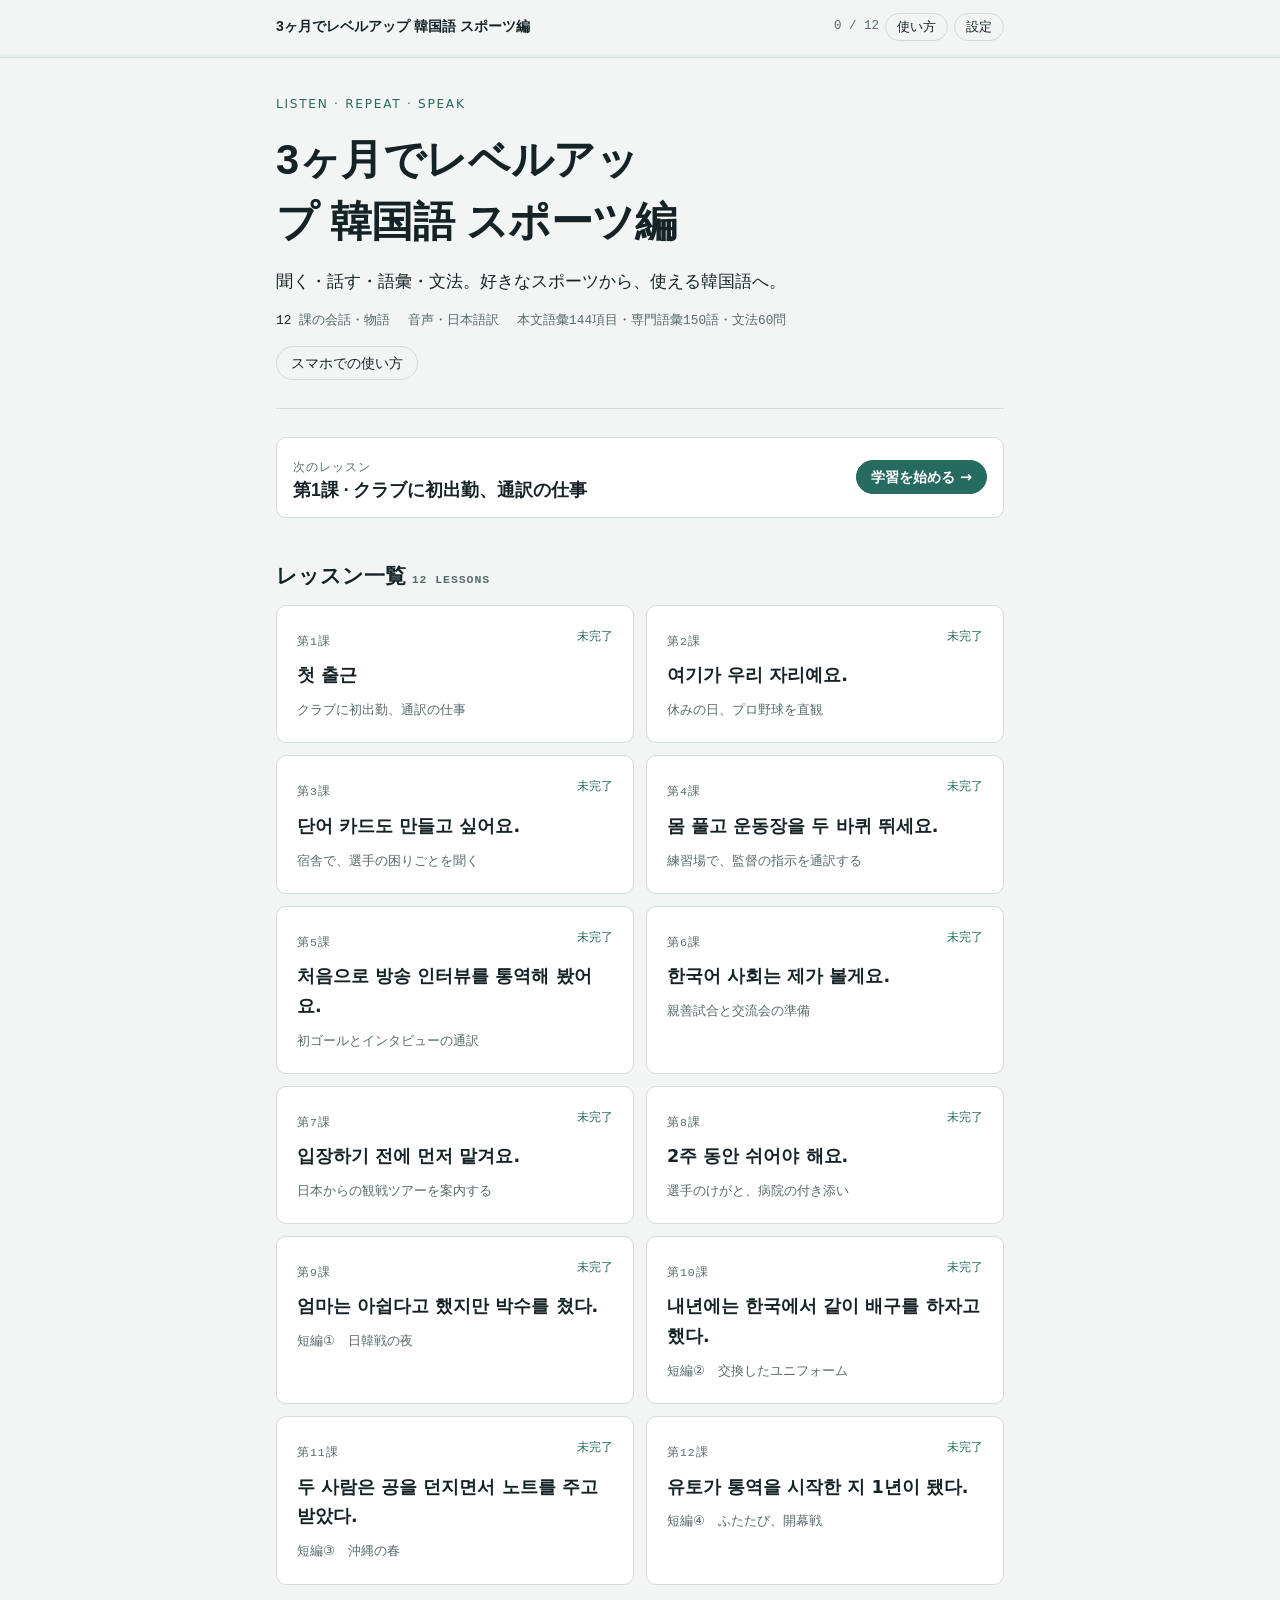
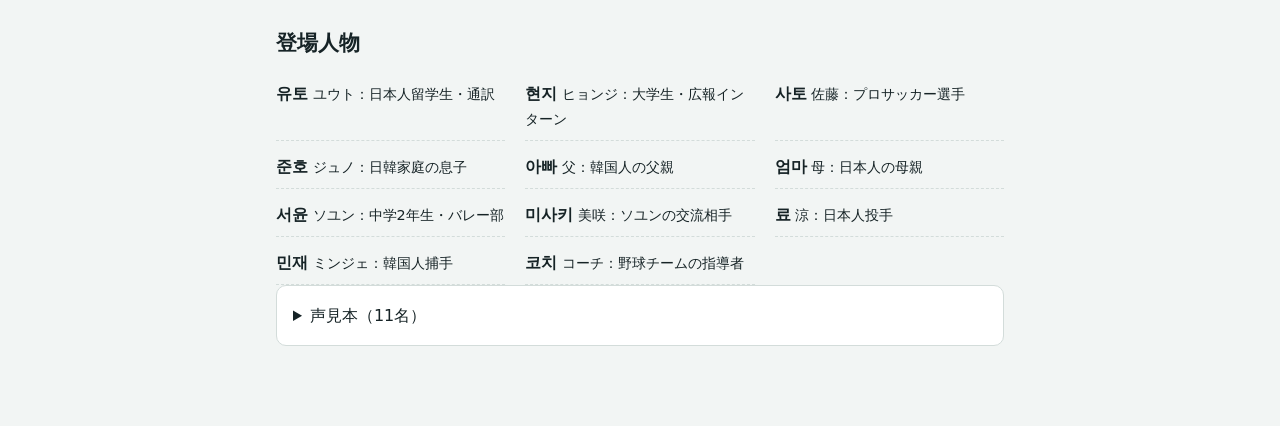
==== index.html @ 6378376e "Publish Korean sports textbook review app with 12 lessons and audio" ====
<!doctype html>
<html lang="ja"><head><meta charset="utf-8"><meta name="viewport" content="width=device-width,initial-scale=1,viewport-fit=cover"><meta name="theme-color" content="#F2F5F4"><meta name="apple-mobile-web-app-capable" content="yes"><meta name="apple-mobile-web-app-title" content="韓国語スポーツ編"><title>3ヶ月でレベルアップ 韓国語 スポーツ編</title><link rel="apple-touch-icon" href="apple-touch-icon.png"><meta name="description" content="教科書の会話を聞いて話す学習アプリ。"><meta name="robots" content="noindex,nofollow"><link rel="manifest" href="manifest.webmanifest"><link rel="icon" href="icon.svg" type="image/svg+xml"><link rel="stylesheet" href="style.css"></head>
<body><header class="bar"><div class="wrap"><a class="brand" href="#home">3ヶ月でレベルアップ 韓国語 スポーツ編</a><nav><span id="progTxt" class="prog-txt">0 / 0</span><a class="btn small ghost" href="#guide">使い方</a><button class="btn small ghost" data-act="settings">設定</button></nav></div><div class="progress"><i id="progBar"></i></div></header>
<main id="app" class="wrap" tabindex="-1"></main>
<dialog id="settings" class="panel"><h2>音声と学習記録</h2><p class="small">収録音声の種類は各課の本文の下に表示します。音声ファイルを再生できない場合は、端末の対象言語の声で読み上げます。</p><div class="field"><label for="setRate">再生速度</label><select id="setRate"></select></div><div class="field"><label for="theme">画面の色</label><select id="theme"><option value="auto">端末に合わせる</option><option value="light">明るい</option><option value="dark">暗い</option></select></div><p class="small">練習チェック・完了した課は、このブラウザに保存されます。</p><div class="panel-actions"><button class="btn" data-act="export">学習記録を書き出す</button><button class="btn danger" data-act="reset">記録をリセット</button><button class="btn primary" data-act="close-settings">閉じる</button></div></dialog>
<div id="toast" class="toast" role="status" hidden></div><script src="config.js"></script><script src="lessons.js"></script><script src="audio-manifest.js"></script><script src="app.js"></script></body></html>
---- style.css ----
:root{
  --ground:#F2F5F4; --surface:#FFFFFF; --sunk:#E7EEEC; --ink:#162326; --muted:#586A6C; --line:#D3DCDA;
  --accent:#256B5F; --accent-ink:#FFFFFF; --accent-soft:#DCECE7;
  --ochre:#9A620F; --ochre-soft:#F4E8D2;
  --good:#1F7446; --good-soft:#DCEFE3; --bad:#AE3727; --bad-soft:#F7E0DB; --hl:#FFF1BD;
  --serif:"Literata",Georgia,"Times New Roman",serif;
  --sans:"Zen Kaku Gothic New","Hiragino Sans","Hiragino Kaku Gothic ProN","Yu Gothic",system-ui,sans-serif;
  --mono:"IBM Plex Mono",ui-monospace,Menlo,monospace;
  --radius:10px;
}
@media (prefers-color-scheme:dark){
  :root:not([data-theme="light"]){
    color-scheme:dark;
    --ground:#0E1618; --surface:#152023; --sunk:#1B282B; --ink:#E2EBE9; --muted:#97A8A7; --line:#2A393C;
    --accent:#6CC3B1; --accent-ink:#0E1618; --accent-soft:#1A3430;
    --ochre:#E3A94E; --ochre-soft:#33281A;
    --good:#6CCB93; --good-soft:#17301F; --bad:#EE8A77; --bad-soft:#3A201C; --hl:#3B3517;
  }
}
:root[data-theme="dark"]{
  color-scheme:dark;
  --ground:#0E1618; --surface:#152023; --sunk:#1B282B; --ink:#E2EBE9; --muted:#97A8A7; --line:#2A393C;
  --accent:#6CC3B1; --accent-ink:#0E1618; --accent-soft:#1A3430;
  --ochre:#E3A94E; --ochre-soft:#33281A;
  --good:#6CCB93; --good-soft:#17301F; --bad:#EE8A77; --bad-soft:#3A201C; --hl:#3B3517;
}
*{box-sizing:border-box}
[hidden]{display:none!important}
body{margin:0;background:var(--ground);color:var(--ink);font-family:var(--sans);font-size:16px;line-height:1.7;-webkit-text-size-adjust:100%}
a{color:var(--accent)}
button,select,input,textarea{font:inherit;color:inherit}
:focus-visible{outline:2px solid var(--accent);outline-offset:2px}
h1,h2,h3{text-wrap:balance;margin:0}
.wrap{max-width:760px;margin:0 auto;padding-inline:16px}
.label{font-family:var(--mono);font-size:.72rem;letter-spacing:.08em;text-transform:uppercase;color:var(--muted)}
.en{font-family:var(--serif);font-size:1.12rem;line-height:1.75}

/* top bar */
.bar{position:sticky;top:env(safe-area-inset-top,0px);z-index:20;background:var(--ground);border-bottom:1px solid var(--line)}
.bar .wrap{display:flex;align-items:center;gap:12px;min-height:54px}
.brand{font-family:var(--serif);font-weight:600;font-size:1.15rem;text-decoration:none;color:var(--ink);white-space:nowrap}
.brand em{font-style:italic;font-weight:400;color:var(--accent)}
.bar nav{margin-left:auto;display:flex;gap:6px;align-items:center}
.prog-txt{font-family:var(--mono);font-size:.78rem;color:var(--muted);font-variant-numeric:tabular-nums;white-space:nowrap}
.progress{height:3px;background:var(--sunk)}
.progress i{display:block;height:100%;background:var(--accent);width:0;transition:width .4s}
.btn{display:inline-flex;align-items:center;gap:6px;border:1px solid var(--line);background:var(--surface);border-radius:999px;padding:6px 14px;cursor:pointer;font-size:.9rem;text-decoration:none;color:var(--ink);line-height:1.4}
.btn:hover{border-color:var(--accent)}
.btn.primary{background:var(--accent);border-color:var(--accent);color:var(--accent-ink);font-weight:700}
.btn.ghost{background:transparent}
.btn.small{padding:4px 11px;font-size:.82rem}
.btn[aria-pressed="true"]{background:var(--accent-soft);border-color:var(--accent)}

main{padding-block:28px 80px}

/* home */
.hero{display:grid;gap:14px;padding-block:8px 28px;border-bottom:1px solid var(--line);margin-bottom:28px}
.hero h1{font-family:var(--serif);font-size:clamp(2.1rem,6vw,3rem);font-weight:600;line-height:1.1;letter-spacing:-.01em}
.hero h1 em{font-weight:400;color:var(--accent)}
.hero .sub{font-size:1.05rem;margin:0}
.stats{display:flex;flex-wrap:wrap;gap:6px 18px;margin:0;padding:0;list-style:none}
.stats li{font-family:var(--mono);font-size:.8rem;color:var(--muted)}
.stats b{color:var(--ink);font-weight:500}
.next{display:flex;flex-wrap:wrap;align-items:center;gap:10px 16px;background:var(--surface);border:1px solid var(--line);border-radius:var(--radius);padding:14px 16px}
.next .t{flex:1 1 260px}
.next .t strong{font-family:var(--serif);font-size:1.1rem;display:block;line-height:1.35}
.unit{margin-bottom:34px}
.unit-head{display:flex;flex-wrap:wrap;align-items:baseline;gap:4px 14px;margin-bottom:12px}
.unit-head h2{font-family:var(--serif);font-size:1.35rem;font-weight:600}
.unit-head .ja{font-weight:700}
.unit-head .label{margin-left:auto}
.triads{display:grid;grid-template-columns:repeat(auto-fill,minmax(230px,1fr));gap:10px}
.triad{background:var(--surface);border:1px solid var(--line);border-radius:var(--radius);overflow:hidden}
.day{display:grid;grid-template-columns:2.6rem 1fr auto;gap:8px;align-items:center;padding:8px 12px;text-decoration:none;color:var(--ink);border-top:1px solid var(--line);min-height:48px}
.day:first-child{border-top:0}
.day:hover{background:var(--sunk)}
.day .dn{font-family:var(--mono);font-size:.72rem;color:var(--muted);font-variant-numeric:tabular-nums}
.day .tt{font-size:.88rem;line-height:1.35}
.day .tt small{display:block;font-family:var(--mono);font-size:.66rem;letter-spacing:.06em;color:var(--muted);text-transform:uppercase}
.day.test{background:var(--ochre-soft)}
.day.test .tt small{color:var(--ochre)}
.day .mk{width:20px;height:20px;border-radius:50%;border:1.5px solid var(--line);display:grid;place-items:center;font-size:.7rem;color:var(--accent-ink)}
.day.done .mk{background:var(--accent);border-color:var(--accent)}
.day.test.done .mk{background:var(--ochre);border-color:var(--ochre)}
.day.is-next{box-shadow:inset 0 0 0 2px var(--accent)}
.cast{display:grid;grid-template-columns:repeat(auto-fill,minmax(220px,1fr));gap:4px 20px;margin:0;padding:0;list-style:none}
.cast li{padding:8px 0;border-bottom:1px dashed var(--line);font-size:.9rem}
.cast b{font-family:var(--serif);font-weight:600;font-size:1rem}
.section-title{font-family:var(--serif);font-size:1.3rem;font-weight:600;margin:40px 0 12px}

/* lesson */
.lhead{display:grid;gap:8px;margin-bottom:26px}
.lhead h1{font-family:var(--serif);font-size:clamp(1.7rem,5vw,2.3rem);font-weight:600;line-height:1.2}
.lhead .ja-title{font-size:1.05rem;font-weight:700;color:var(--muted)}
.chips{display:flex;flex-wrap:wrap;gap:6px}
.chip{font-family:var(--mono);font-size:.72rem;letter-spacing:.04em;border:1px solid var(--line);border-radius:999px;padding:2px 10px;color:var(--muted);background:var(--surface)}
.chip.lv{border-color:var(--accent);color:var(--accent)}
.chip.t{border-color:var(--ochre);color:var(--ochre)}
.scene{margin:0;color:var(--muted);font-size:.95rem}
.step{margin-top:34px}
.step>header{display:flex;align-items:baseline;gap:10px;margin-bottom:12px;flex-wrap:wrap}
.step>header h2{font-size:1.15rem;font-weight:700}
.step>header .label{color:var(--accent)}
.test-page .step>header .label{color:var(--ochre)}
.card{background:var(--surface);border:1px solid var(--line);border-radius:var(--radius);padding:16px}
.toolbar{display:flex;flex-wrap:wrap;gap:8px;align-items:center;margin-bottom:14px}
.toolbar .sep{flex:1 1 0}
.toggle{display:inline-flex;align-items:center;gap:6px;font-size:.85rem;cursor:pointer;user-select:none}
.toggle input{accent-color:var(--accent);width:16px;height:16px}
select.rate{border:1px solid var(--line);background:var(--surface);border-radius:999px;padding:5px 10px;font-size:.85rem}
.passage .en{margin:0}
.dl{display:grid;grid-template-columns:5.6rem 1fr;gap:2px 14px;padding:6px 0;border-top:1px dashed var(--line)}
.dl:first-child{border-top:0}
.dl .sp{font-family:var(--mono);font-size:.72rem;letter-spacing:.05em;text-transform:uppercase;color:var(--accent);padding-top:.45rem;overflow-wrap:anywhere}
.dl .sp.hana{color:var(--ochre)}
.say{cursor:pointer;border-radius:6px;transition:background .15s}
.say:hover{background:var(--sunk)}
.say.speaking{background:var(--hl)}
.passage .ja{display:none;margin:2px 0 4px;font-size:.88rem;color:var(--muted);line-height:1.6}
.passage.show-ja .ja{display:block}
.para{margin:0 0 14px}
.para:last-child{margin-bottom:0}
.para .en .say{padding:1px 0}
.passage.blur .en{filter:blur(5px);user-select:none}
.passage.blur .say.speaking{filter:none}
.vocab{width:100%;border-collapse:collapse;font-size:.95rem}
.vocab td{padding:7px 8px;border-top:1px solid var(--line);vertical-align:top}
.vocab tr:first-child td{border-top:0}
.vocab td:first-child{font-family:var(--serif);font-size:1.02rem;width:48%}
.vocab td:last-child{color:var(--muted)}
.steps{list-style:none;margin:0;padding:0;display:grid;gap:2px}
.steps label{display:grid;grid-template-columns:22px 1fr;gap:10px;padding:8px 4px;cursor:pointer;border-radius:6px}
.steps label:hover{background:var(--sunk)}
.steps input{accent-color:var(--accent);width:18px;height:18px;margin-top:3px}
.steps b{font-weight:700}
.steps span small{display:block;color:var(--muted);font-size:.84rem}
.tip{margin-top:12px;background:var(--accent-soft);border-radius:8px;padding:12px 14px;font-size:.92rem}
.tip .label{color:var(--accent);display:block;margin-bottom:2px}
.ditem{display:grid;gap:8px;padding:14px 0;border-top:1px solid var(--line)}
.ditem:first-child{border-top:0;padding-top:0}
.ditem .row{display:flex;flex-wrap:wrap;gap:8px;align-items:center}
.ditem .num{font-family:var(--mono);font-size:.78rem;color:var(--muted);min-width:1.8rem}
textarea{width:100%;border:1px solid var(--line);border-radius:8px;background:var(--ground);padding:10px 12px;font-family:var(--serif);font-size:1.02rem;line-height:1.6;resize:vertical}
textarea:focus{border-color:var(--accent);outline:none}
.result{font-family:var(--serif);font-size:1.02rem;line-height:1.9}
.result .ok{color:var(--good)}
.result .miss{color:var(--bad);background:var(--bad-soft);border-radius:3px;padding:0 2px;text-decoration:underline;text-decoration-thickness:1px}
.result .extra{color:var(--muted);text-decoration:line-through}
.result .score{font-family:var(--mono);font-size:.8rem;display:inline-block;margin-right:8px;padding:1px 8px;border-radius:999px;background:var(--good-soft);color:var(--good)}
.result .score.low{background:var(--bad-soft);color:var(--bad)}
.result .jp{font-family:var(--sans);font-size:.86rem;color:var(--muted);display:block}
.prompt{margin:0 0 10px;font-size:.98rem}
.wc{font-family:var(--mono);font-size:.75rem;color:var(--muted);font-variant-numeric:tabular-nums}
details.model{margin-top:12px;border-top:1px dashed var(--line);padding-top:10px}
details.model summary{cursor:pointer;font-weight:700;font-size:.92rem;color:var(--accent)}
details.model p{margin:8px 0 0}
.finish{margin-top:40px;display:grid;gap:16px}
.finish .done-btn{justify-self:start}
.pager{display:flex;justify-content:space-between;gap:10px;flex-wrap:wrap}
.pager a{max-width:48%}

/* tests */
.test-page .lhead h1{color:var(--ink)}
.qitem{display:grid;grid-template-columns:1.8rem 1fr auto;gap:4px 10px;align-items:start;padding:10px 0;border-top:1px solid var(--line)}
.qitem:first-child{border-top:0;padding-top:0}
.qitem .num{font-family:var(--mono);font-size:.78rem;color:var(--muted);padding-top:3px}
.qitem .q{font-size:.98rem}
.qitem .q .from{font-family:var(--mono);font-size:.68rem;color:var(--muted);margin-left:6px;white-space:nowrap}
.qitem .q .from.spiral{color:var(--ochre)}
.qitem .ans{grid-column:2/4;font-family:var(--serif);font-size:1.05rem;background:var(--sunk);border-radius:6px;padding:6px 10px}
.qitem .ctl{display:flex;gap:6px;align-items:center;flex-wrap:wrap;justify-content:flex-end}
.selfcheck{display:inline-flex;gap:4px;align-items:center;font-size:.8rem;color:var(--muted);cursor:pointer}
.selfcheck input{accent-color:var(--good);width:16px;height:16px}
.scorebar{display:flex;flex-wrap:wrap;gap:8px 18px;background:var(--ochre-soft);border-radius:var(--radius);padding:12px 16px;font-size:.9rem}
.scorebar b{font-family:var(--mono);font-weight:500;font-variant-numeric:tabular-nums}

/* guide */
.prose h2{font-family:var(--serif);font-size:1.35rem;font-weight:600;margin:34px 0 10px}
.prose p,.prose li{max-width:65ch}
.prose ol,.prose ul{padding-left:1.3em}
.prose li{margin:4px 0}
.levels{width:100%;border-collapse:collapse;font-size:.9rem}
.levels th,.levels td{text-align:left;padding:8px;border-top:1px solid var(--line);vertical-align:top}
.levels th{font-family:var(--mono);font-size:.7rem;letter-spacing:.06em;text-transform:uppercase;color:var(--muted);font-weight:500}
.tablewrap{overflow-x:auto}
.note{background:var(--surface);border:1px solid var(--line);border-radius:var(--radius);padding:14px 16px}

/* settings */
.panel-back{position:fixed;inset:0;background:rgba(10,20,22,.45);z-index:40;display:grid;place-items:end center}
.panel{background:var(--surface);color:var(--ink);width:min(560px,100%);max-height:88vh;overflow:auto;border-radius:16px 16px 0 0;padding:20px 16px calc(20px + env(safe-area-inset-bottom,0px))}
@media (min-width:640px){.panel-back{place-items:center}.panel{border-radius:16px}}
.panel h2{font-family:var(--serif);font-size:1.3rem;font-weight:600;margin-bottom:12px}
.field{display:grid;gap:4px;margin-bottom:14px}
.field .row{display:flex;gap:8px}
.field select{flex:1;min-width:0;border:1px solid var(--line);background:var(--ground);border-radius:8px;padding:8px}
.panel .small{font-size:.84rem;color:var(--muted)}
.panel-actions{display:flex;flex-wrap:wrap;gap:8px;margin-top:10px;padding-top:14px;border-top:1px solid var(--line)}
.btn.danger{border-color:var(--bad);color:var(--bad)}
.btn.danger.armed{background:var(--bad);color:var(--surface)}
.toast{position:fixed;left:50%;bottom:calc(18px + env(safe-area-inset-bottom,0px));transform:translateX(-50%);background:var(--ink);color:var(--ground);padding:8px 16px;border-radius:999px;font-size:.88rem;z-index:50;max-width:calc(100% - 32px)}

button,.btn,label,select,.tabbar,.day .mk{-webkit-user-select:none;user-select:none;-webkit-touch-callout:none}
body.app{padding-bottom:calc(64px + env(safe-area-inset-bottom,0px))}
body.app .bar nav .btn{display:none}
body.app .toast{bottom:calc(76px + env(safe-area-inset-bottom,0px))}
.tabbar{position:fixed;left:0;right:0;bottom:0;z-index:30;display:grid;grid-template-columns:repeat(4,1fr);background:var(--surface);border-top:1px solid var(--line);padding-bottom:env(safe-area-inset-bottom,0px)}
.tabbar a,.tabbar button{display:grid;justify-items:center;gap:1px;padding:8px 0 6px;min-height:56px;font-size:.68rem;color:var(--muted);text-decoration:none;background:none;border:0;cursor:pointer}
.tabbar .on{color:var(--accent);font-weight:700}
@media (max-width:560px){
  .dl{grid-template-columns:1fr;gap:0}
  .dl .sp{padding-top:0}
  .bar .hide-sm{display:none}
  .qitem{grid-template-columns:1.6rem 1fr}
  .qitem .ctl{grid-column:2;justify-content:flex-start}
  .qitem .ans{grid-column:2}
}
@media (prefers-reduced-motion:reduce){*{transition:none!important}}
@media print{
  .bar,.toolbar,.finish,.ditem .row,.btn,.panel-back{display:none!important}
  .passage .ja{display:block}
  .passage.blur .en{filter:none}
  body{background:#fff;color:#000}
}

:root{--serif:"Hiragino Sans","Apple SD Gothic Neo","Malgun Gothic",sans-serif}
.brand{font-size:.88rem;white-space:normal;line-height:1.4;max-width:70%}.brand small{display:block;color:var(--accent);font-size:.75rem}.hero h1{font-size:clamp(1.8rem,5vw,2.6rem);line-height:1.5}.hero .kicker{color:var(--accent);letter-spacing:.14em;font-size:.76rem}.lesson-grid{display:grid;grid-template-columns:repeat(2,minmax(0,1fr));gap:12px}.lesson-link{display:block;color:var(--ink);text-decoration:none;padding:20px;border:1px solid var(--line);border-radius:10px;background:var(--surface)}.lesson-link:hover{border-color:var(--accent)}.lesson-link strong{display:block;font-size:1.1rem;margin:8px 0 4px}.lesson-link small{color:var(--muted)}.lesson-link .status{float:right;font-size:.75rem;color:var(--accent)}.en{font-size:1.16rem;line-height:1.95;word-break:keep-all;overflow-wrap:anywhere}.dl{grid-template-columns:3.5rem 1fr;padding:13px 0}.dl .sp{font-size:.84rem}.line-button{display:block;width:100%;text-align:left;border:0;background:transparent;color:inherit;padding:0}.dl .sp.miku{color:var(--ochre)}.role-select{max-width:100%;border:1px solid var(--line);border-radius:8px;background:var(--surface);padding:7px}.play-status{font-size:.85rem;color:var(--accent);min-height:1.7em}.role-turn{outline:2px dashed var(--accent);outline-offset:4px}.passage.blur .en:focus{filter:none}.note{font-size:.9rem}.bar .wrap{padding-block:8px}textarea{font-family:var(--sans)}.muted{color:var(--muted)}.btn:disabled{opacity:.5;cursor:default}.vocab button{background:transparent;border:0;text-align:left;cursor:pointer}.recording{color:var(--bad)}@media(max-width:560px){.lesson-grid{grid-template-columns:1fr}.dl{grid-template-columns:1fr}.toolbar .btn{min-height:40px}.brand{font-size:.78rem}.card{padding:14px}.bar nav{gap:2px}.bar nav .btn{padding:6px}.panel-back{place-items:end center}}

.role-options{display:flex;gap:14px;padding:6px 10px;border:1px solid var(--line);border-radius:8px}.panel::backdrop{background:rgba(10,20,22,.45)}

@media(max-width:560px){button.btn,a.btn{min-height:44px}.bar nav .btn{min-height:44px;min-width:44px}.rate,select.rate,.field select{font-size:16px}.brand{max-width:53%}.bar .wrap{gap:6px}.prog-txt{font-size:.7rem}.role-options{min-height:44px}.line-button{min-height:44px}}

.role-options{flex-wrap:wrap}.sp{overflow-wrap:anywhere}

.quiz-item{border-top:1px solid var(--line,#ccd9cf);padding:16px 0}.quiz-item p{overflow-wrap:anywhere}.quiz-input{font:inherit;font-size:16px;max-width:100%;width:100%;padding:12px;border:1px solid #a3b5aa;border-radius:8px;box-sizing:border-box}.quiz-actions,.choices{display:flex;flex-wrap:wrap;gap:8px;margin:10px 0}.quiz-result{color:#1b6b45}.practice details{padding:12px 0}.practice h3{margin-top:28px}[hidden]{display:none!important}
audio{width:100%;max-width:100%;}summary{cursor:pointer;}
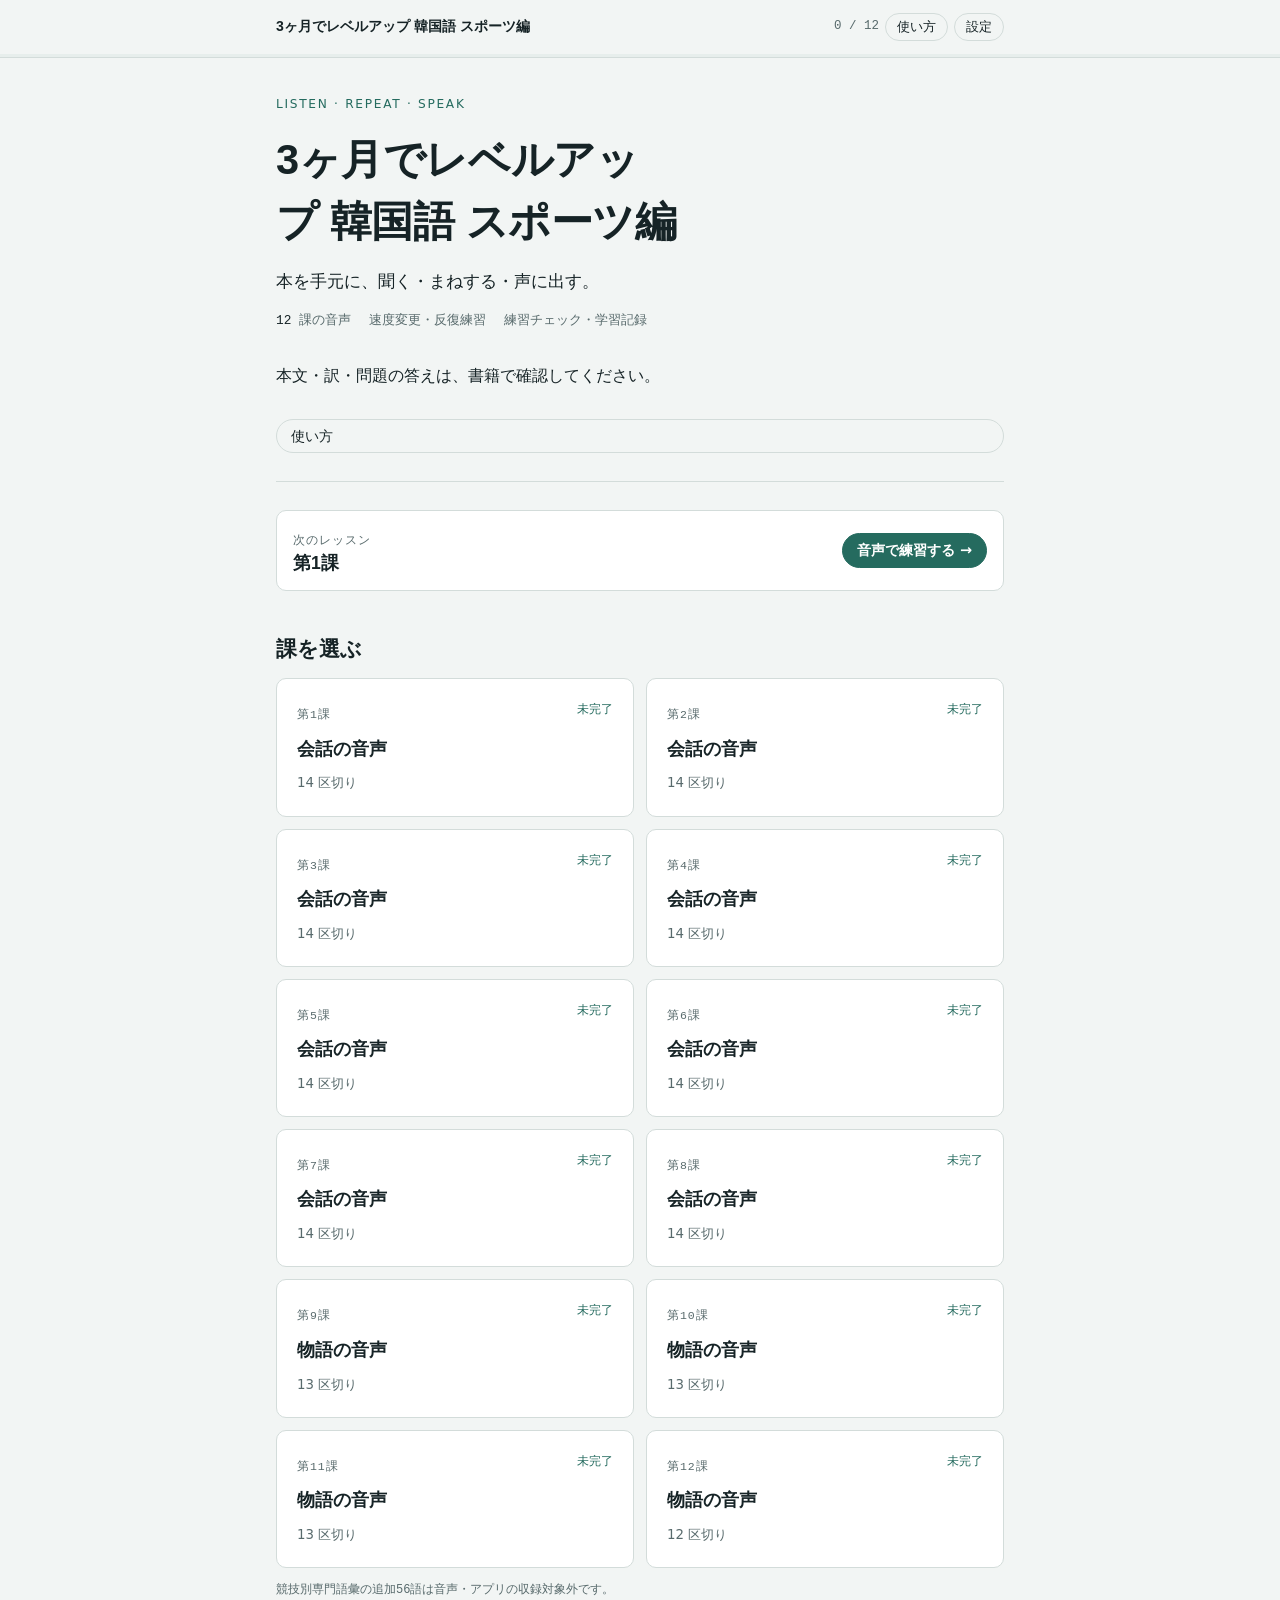
==== commit 8fcf2b58: "Replace public textbook text with audio practice and migrate cached lessons" ====
--- a/index.html
+++ b/index.html
@@ -1,6 +1,6 @@
 <!doctype html>
-<html lang="ja"><head><meta charset="utf-8"><meta name="viewport" content="width=device-width,initial-scale=1,viewport-fit=cover"><meta name="theme-color" content="#F2F5F4"><meta name="apple-mobile-web-app-capable" content="yes"><meta name="apple-mobile-web-app-title" content="韓国語スポーツ編"><title>3ヶ月でレベルアップ 韓国語 スポーツ編</title><link rel="apple-touch-icon" href="apple-touch-icon.png"><meta name="description" content="教科書の会話を聞いて話す学習アプリ。"><meta name="robots" content="noindex,nofollow"><link rel="manifest" href="manifest.webmanifest"><link rel="icon" href="icon.svg" type="image/svg+xml"><link rel="stylesheet" href="style.css"></head>
+<html lang="ja"><head><meta charset="utf-8"><meta name="viewport" content="width=device-width,initial-scale=1,viewport-fit=cover"><meta name="theme-color" content="#F2F5F4"><meta name="apple-mobile-web-app-capable" content="yes"><meta name="apple-mobile-web-app-title" content="韓国語スポーツ編"><title>3ヶ月でレベルアップ 韓国語 スポーツ編</title><link rel="apple-touch-icon" href="apple-touch-icon.png"><meta name="description" content="本を手元に、付属音声で聞く・話す練習をするアプリ。"><meta name="robots" content="noindex,nofollow"><link rel="manifest" href="manifest.webmanifest"><link rel="icon" href="icon.svg" type="image/svg+xml"><link rel="stylesheet" href="style.css?v=20261018-audio-only-1"></head>
 <body><header class="bar"><div class="wrap"><a class="brand" href="#home">3ヶ月でレベルアップ 韓国語 スポーツ編</a><nav><span id="progTxt" class="prog-txt">0 / 0</span><a class="btn small ghost" href="#guide">使い方</a><button class="btn small ghost" data-act="settings">設定</button></nav></div><div class="progress"><i id="progBar"></i></div></header>
 <main id="app" class="wrap" tabindex="-1"></main>
-<dialog id="settings" class="panel"><h2>音声と学習記録</h2><p class="small">収録音声の種類は各課の本文の下に表示します。音声ファイルを再生できない場合は、端末の対象言語の声で読み上げます。</p><div class="field"><label for="setRate">再生速度</label><select id="setRate"></select></div><div class="field"><label for="theme">画面の色</label><select id="theme"><option value="auto">端末に合わせる</option><option value="light">明るい</option><option value="dark">暗い</option></select></div><p class="small">練習チェック・完了した課は、このブラウザに保存されます。</p><div class="panel-actions"><button class="btn" data-act="export">学習記録を書き出す</button><button class="btn danger" data-act="reset">記録をリセット</button><button class="btn primary" data-act="close-settings">閉じる</button></div></dialog>
-<div id="toast" class="toast" role="status" hidden></div><script src="config.js"></script><script src="lessons.js"></script><script src="audio-manifest.js"></script><script src="app.js"></script></body></html>
+<dialog id="settings" class="panel"><h2>音声と学習記録</h2><p class="small">教材用AI音声を使用しています。音声が再生できない場合は、通信環境を確認してもう一度お試しください。</p><div class="field"><label for="setRate">再生速度</label><select id="setRate"></select></div><div class="field"><label for="theme">画面の色</label><select id="theme"><option value="auto">端末に合わせる</option><option value="light">明るい</option><option value="dark">暗い</option></select></div><p class="small">練習チェック・完了した課は、このブラウザに保存されます。以前の学習記録も引き継ぎます。</p><div class="panel-actions"><button class="btn" data-act="export">学習記録を書き出す</button><button class="btn danger" data-act="reset">記録をリセット</button><button class="btn primary" data-act="close-settings">閉じる</button></div></dialog>
+<div id="toast" class="toast" role="status" hidden></div><script src="config.js?v=20261018-audio-only-1"></script><script src="lessons.js?v=20261018-audio-only-1"></script><script src="audio-manifest.js?v=20261018-audio-only-1"></script><script src="app.js?v=20261018-audio-only-1"></script></body></html>
--- a/style.css
+++ b/style.css
@@ -233,4 +233,14 @@
 .role-options{flex-wrap:wrap}.sp{overflow-wrap:anywhere}
 
 .quiz-item{border-top:1px solid var(--line,#ccd9cf);padding:16px 0}.quiz-item p{overflow-wrap:anywhere}.quiz-input{font:inherit;font-size:16px;max-width:100%;width:100%;padding:12px;border:1px solid #a3b5aa;border-radius:8px;box-sizing:border-box}.quiz-actions,.choices{display:flex;flex-wrap:wrap;gap:8px;margin:10px 0}.quiz-result{color:#1b6b45}.practice details{padding:12px 0}.practice h3{margin-top:28px}[hidden]{display:none!important}
-audio{width:100%;max-width:100%;}summary{cursor:pointer;}+audio{width:100%;max-width:100%;}summary{cursor:pointer;}
+/* Illustrated Hangul input guide */
+#hangul{scroll-margin-top:24px}#hangul h3{margin-top:32px;scroll-margin-top:24px}.guide-jumps{display:flex;gap:10px;flex-wrap:wrap}.guide-jumps a{padding:8px 14px;border:1px solid #b9cec3;border-radius:24px}.guide-figure{margin:20px 0;max-width:600px}.guide-figure.narrow{max-width:360px}.guide-figure img{display:block;width:100%;height:auto}.guide-figure figcaption,.guide-caption{font-size:14px;line-height:1.7;color:#53645d}.hangul-try{display:block;font-weight:700;margin-top:24px}#hangul-try{width:100%;max-width:420px;font-size:20px;box-sizing:border-box;margin-top:10px}.guide-sources{margin:24px 0}.guide-sources a{overflow-wrap:anywhere}
+
+/* Collapsible study sections */
+.step-fold{margin:18px 0;border:1px solid #c4d8cc;border-radius:14px;background:var(--card,#fff);overflow:hidden}.step-fold>summary{display:flex;align-items:center;gap:12px;padding:18px;cursor:pointer;list-style:none}.step-fold>summary::-webkit-details-marker{display:none}.step-fold>summary::after{content:'＋';margin-left:auto;font-size:23px;color:#1b6b45}.step-fold[open]>summary::after{content:'−'}.step-fold>summary h2{font-size:19px;margin:0}.step-fold>summary .label{white-space:nowrap}.step-fold>summary:focus-visible,.practice-fold>summary:focus-visible{outline:3px solid #328260;outline-offset:-3px}.step-fold>.card{margin:12px}.step-fold>.scene{margin:12px 18px}.practice-fold{margin:16px 0;border:1px solid #d4dfd9;border-radius:10px;padding:14px}.practice-fold>summary{font-weight:700;cursor:pointer;padding:4px 0}.practice-fold>summary+*{margin-top:14px}.fold-hint{font-size:14px;color:#52645c}.step-fold:not([open]){padding-bottom:0}@media(max-width:360px){.step-fold>summary{gap:8px;padding:14px}.step-fold>summary h2{font-size:17px}}
+
+/* Numbered audio controls: the book supplies the reading text. */
+.audio-lines{display:grid;grid-template-columns:repeat(auto-fit,minmax(130px,1fr));gap:10px}
+.audio-lines .line-button{min-height:48px;text-align:center;justify-content:center;white-space:normal}
+.card audio{max-width:100%;width:100%}
